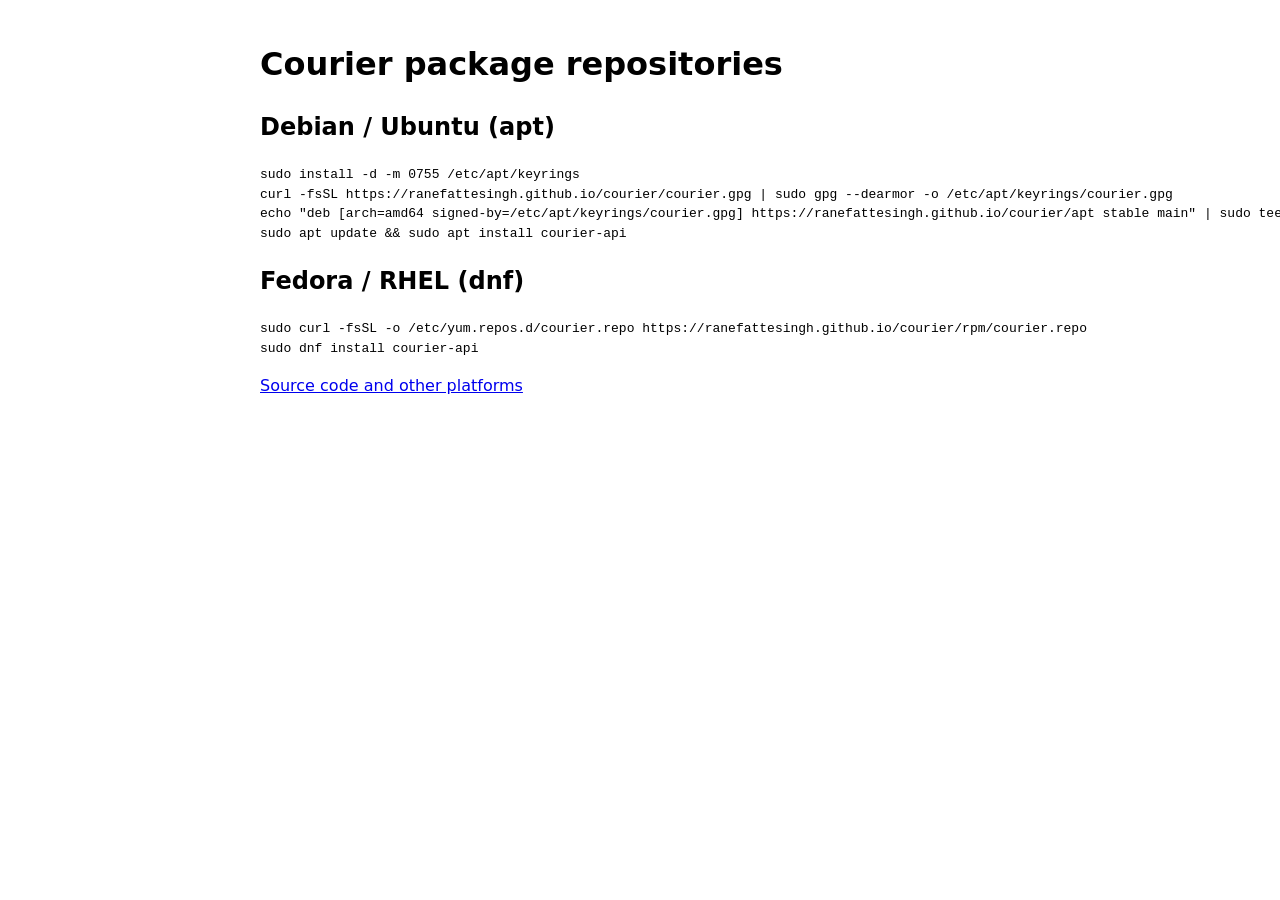
==== index.html @ ba603cb2 "Publish v1.0.0" ====
<!doctype html><meta charset="utf-8"><title>Courier package repositories</title>
<body style="font-family:system-ui;max-width:760px;margin:40px auto;padding:0 16px;line-height:1.5">
<h1>Courier package repositories</h1>
<h2>Debian / Ubuntu (apt)</h2>
<pre>sudo install -d -m 0755 /etc/apt/keyrings
curl -fsSL https://ranefattesingh.github.io/courier/courier.gpg | sudo gpg --dearmor -o /etc/apt/keyrings/courier.gpg
echo "deb [arch=amd64 signed-by=/etc/apt/keyrings/courier.gpg] https://ranefattesingh.github.io/courier/apt stable main" | sudo tee /etc/apt/sources.list.d/courier.list
sudo apt update &amp;&amp; sudo apt install courier-api</pre>
<h2>Fedora / RHEL (dnf)</h2>
<pre>sudo curl -fsSL -o /etc/yum.repos.d/courier.repo https://ranefattesingh.github.io/courier/rpm/courier.repo
sudo dnf install courier-api</pre>
<p><a href="https://github.com/ranefattesingh/courier">Source code and other platforms</a></p>
</body>
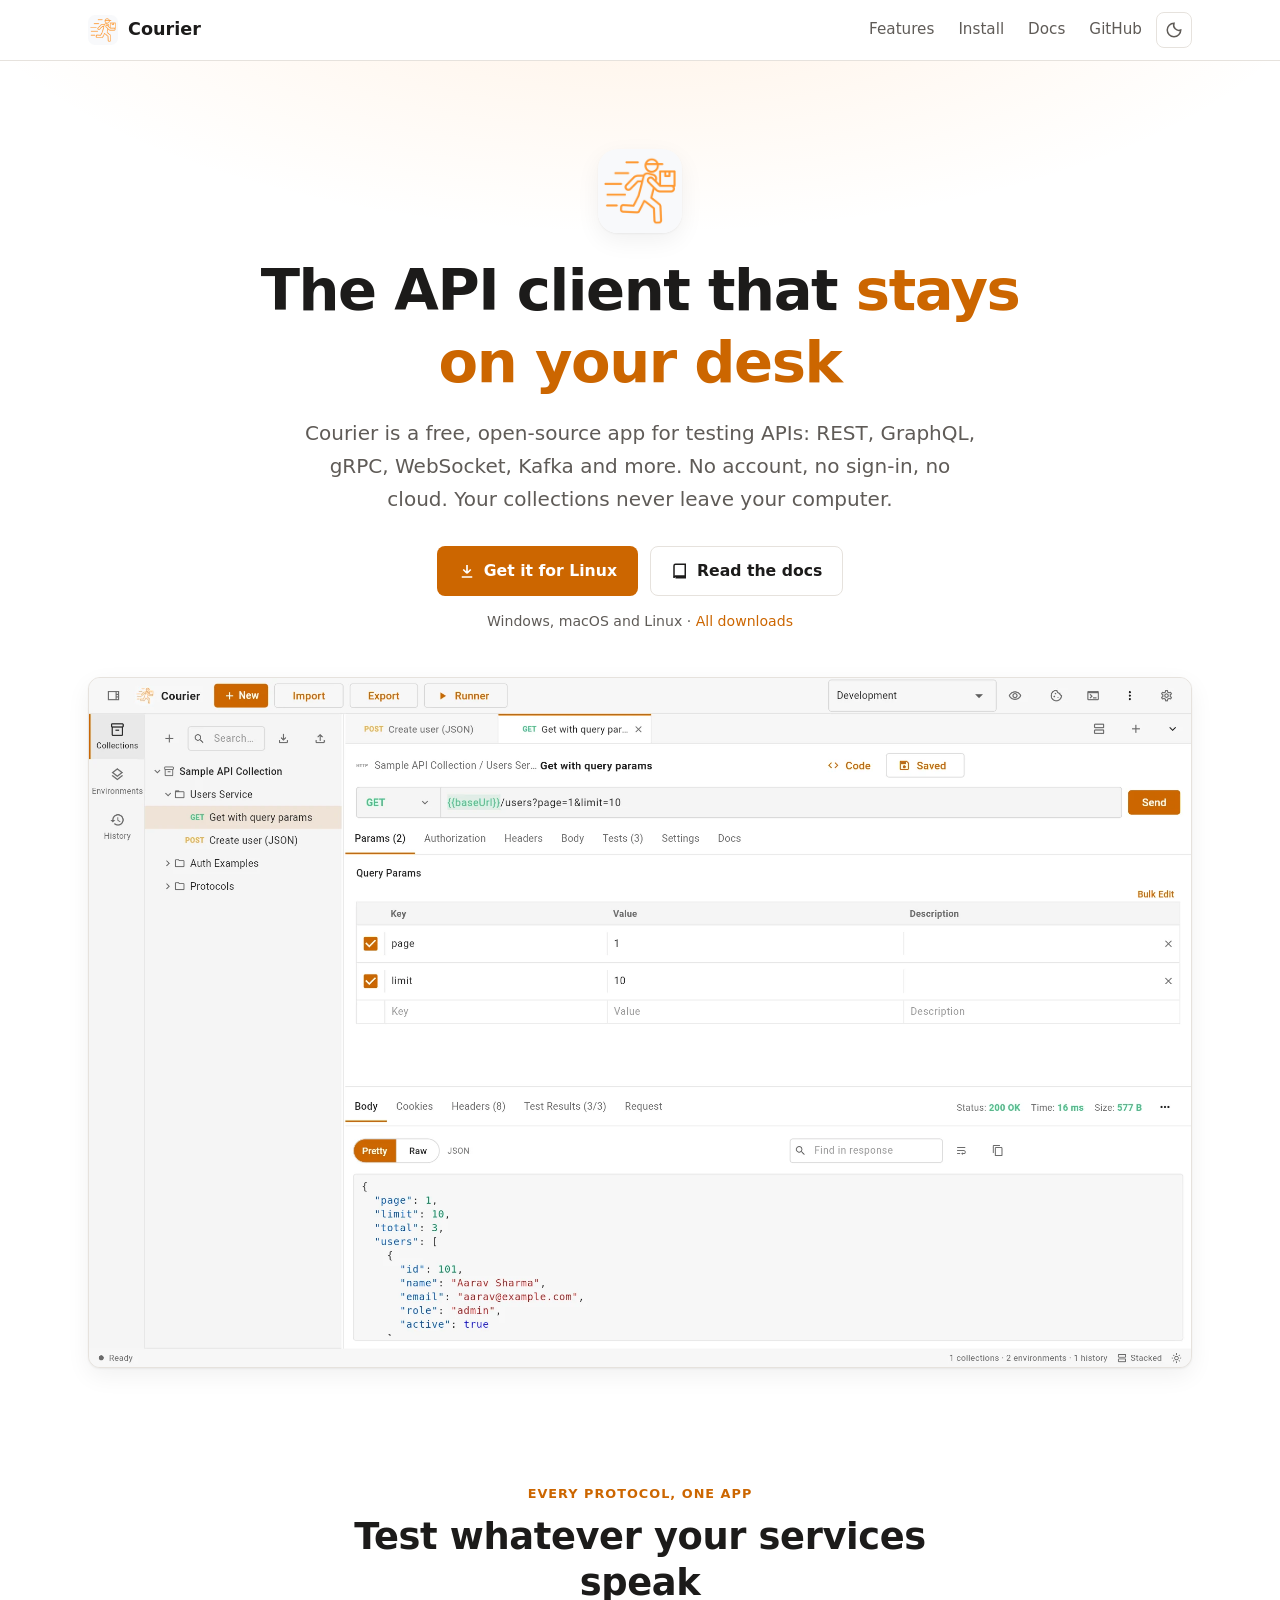
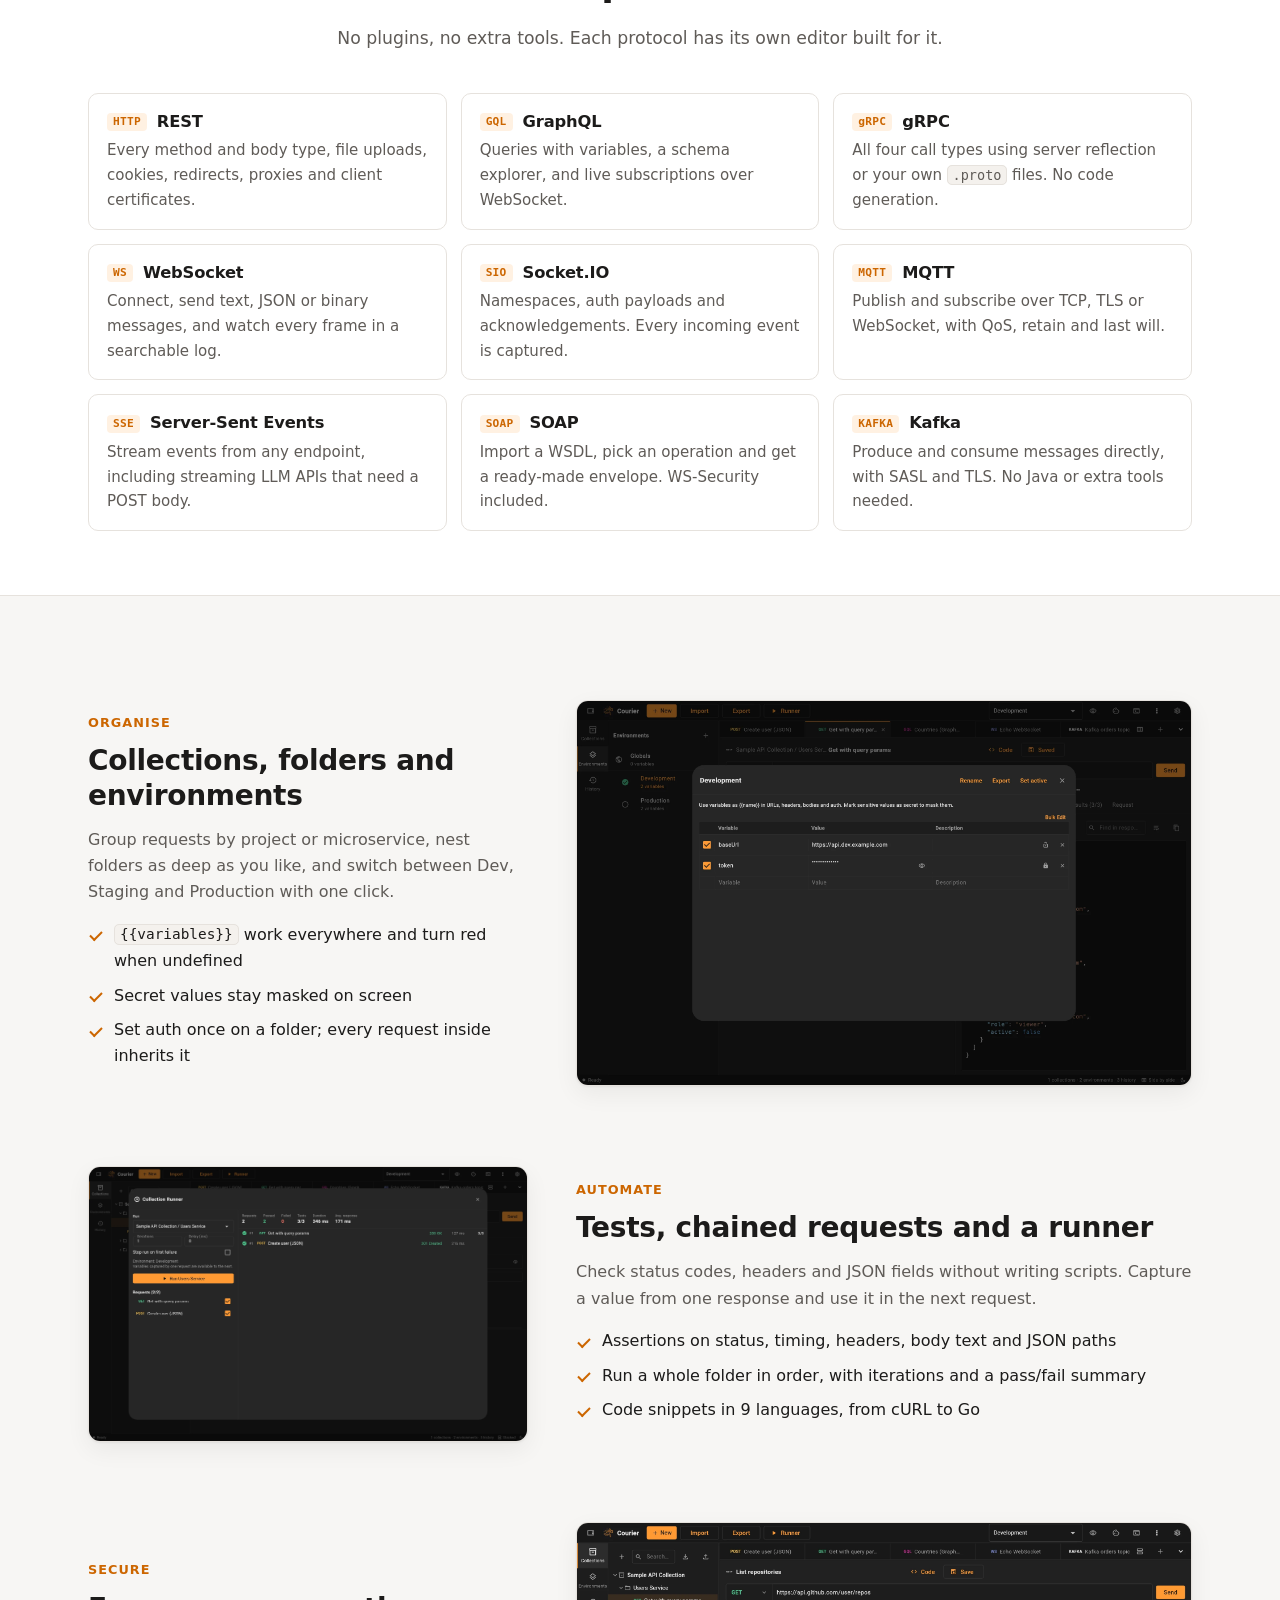
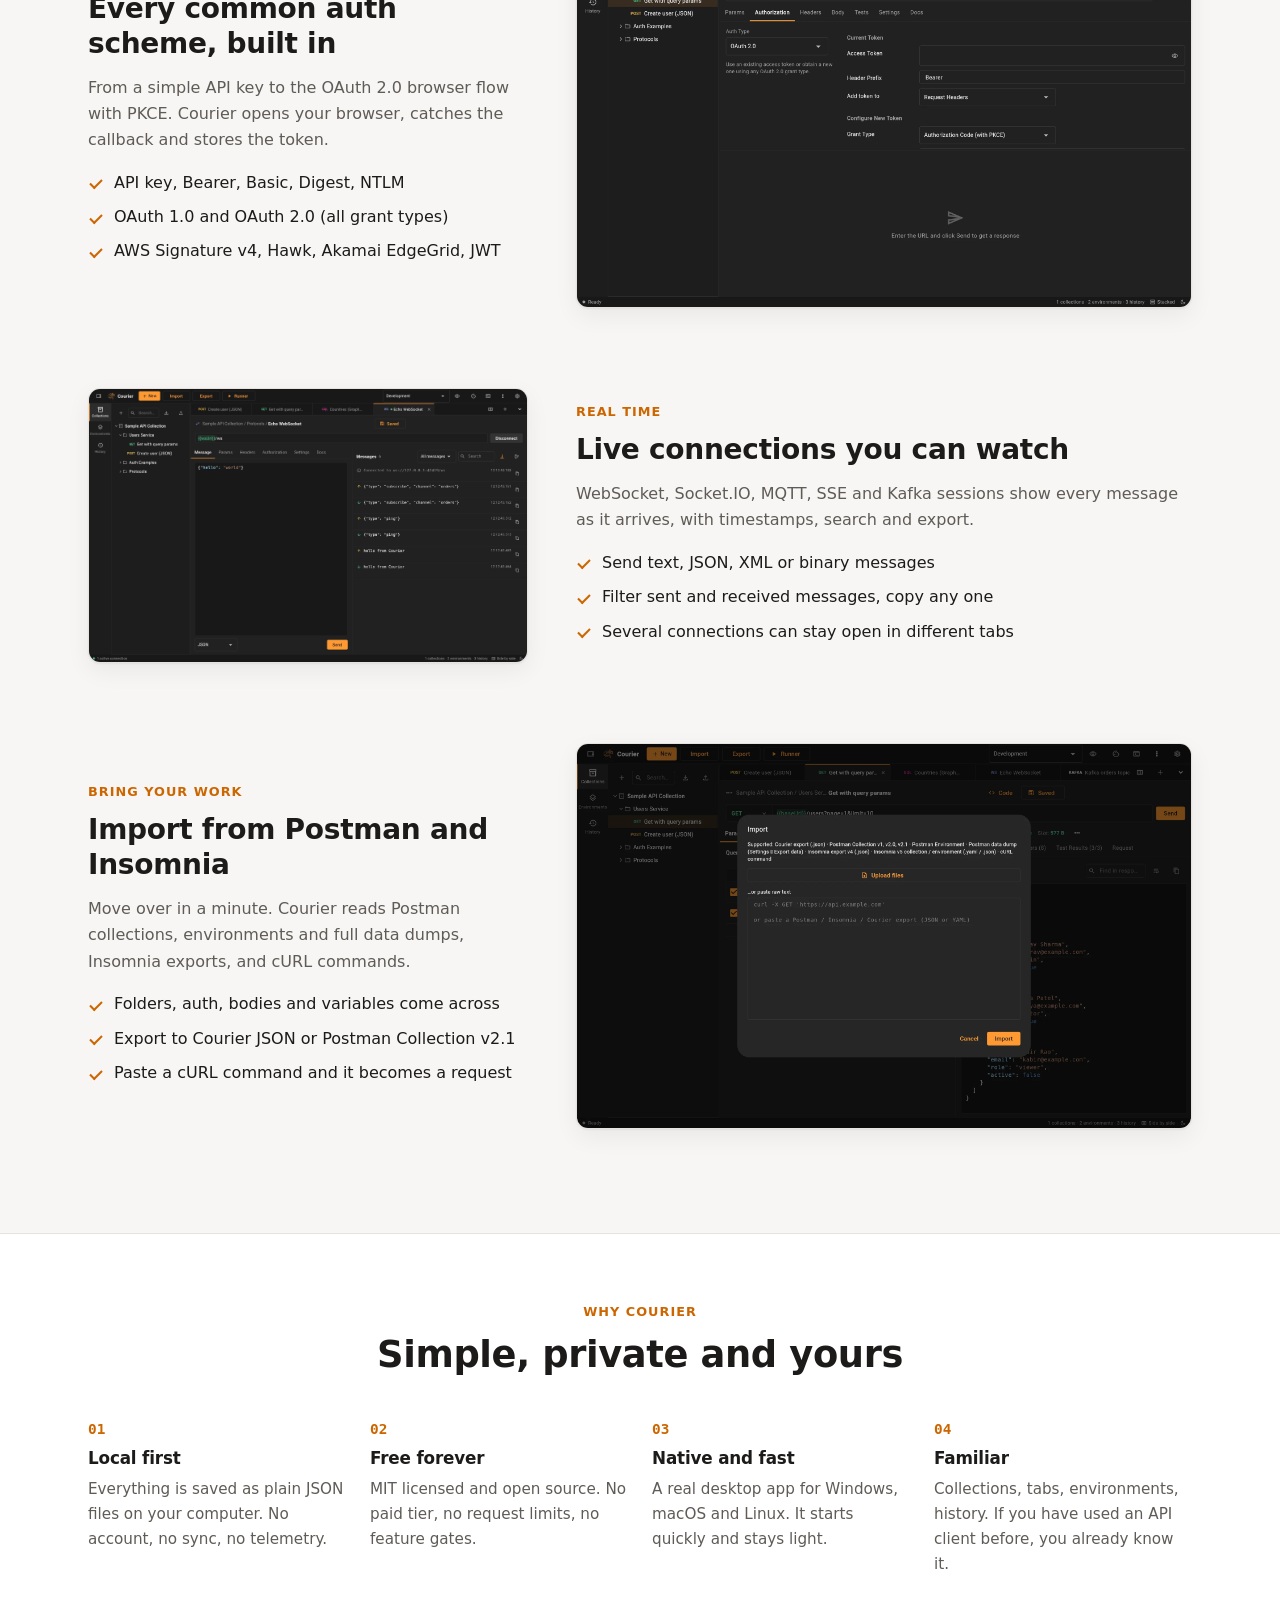
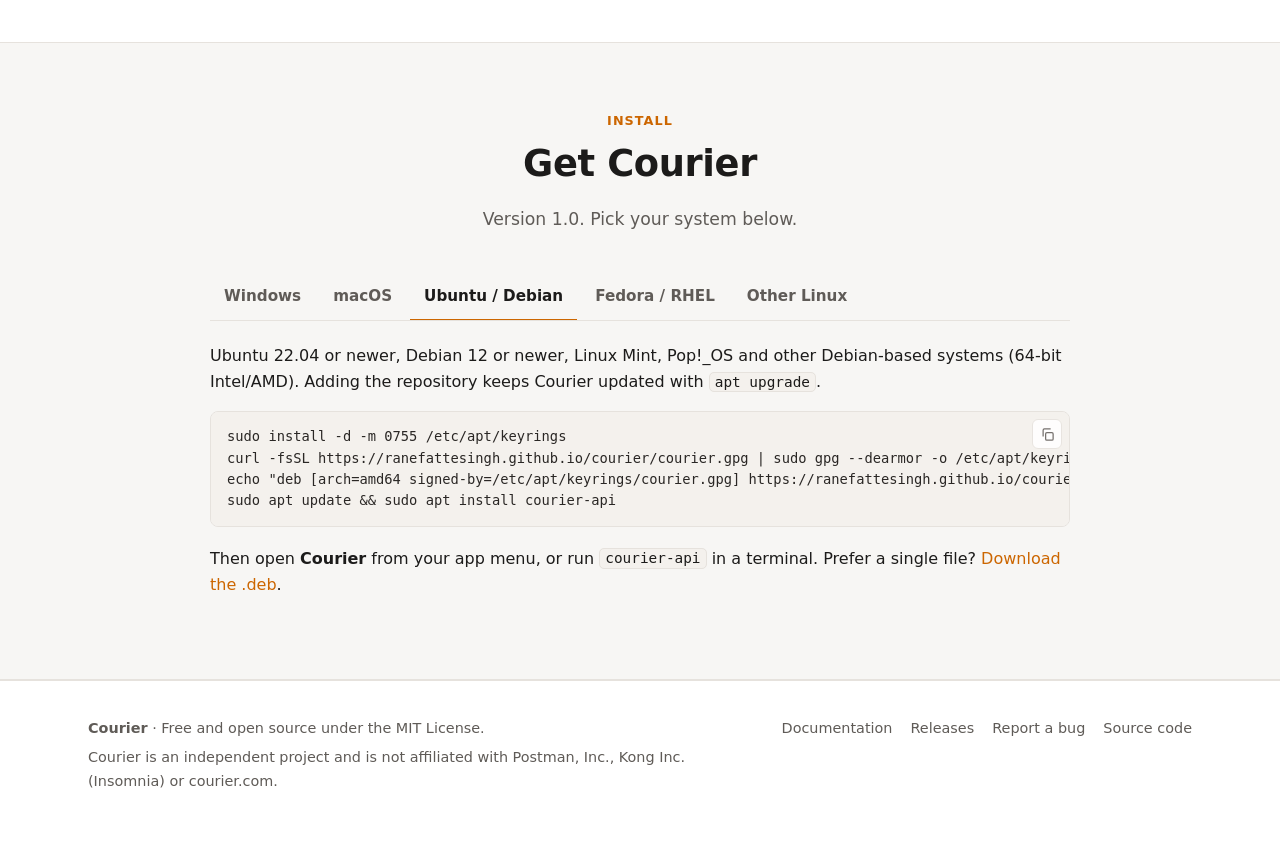
==== commit 42037f02: "Update website from 7d7586b" ====
--- a/index.html
+++ b/index.html
@@ -1,13 +1,261 @@
-<!doctype html><meta charset="utf-8"><title>Courier package repositories</title>
-<body style="font-family:system-ui;max-width:760px;margin:40px auto;padding:0 16px;line-height:1.5">
-<h1>Courier package repositories</h1>
-<h2>Debian / Ubuntu (apt)</h2>
-<pre>sudo install -d -m 0755 /etc/apt/keyrings
+<!doctype html>
+<html lang="en">
+<head>
+  <meta charset="utf-8">
+  <meta name="viewport" content="width=device-width, initial-scale=1">
+  <title>Courier — free, open-source API client</title>
+  <meta name="description" content="Courier is a free, open-source desktop API client for Windows, macOS and Linux. Test REST, GraphQL, gRPC, WebSocket, Socket.IO, MQTT, SSE, SOAP and Kafka. No account, no cloud sync.">
+  <meta name="theme-color" content="#141414" media="(prefers-color-scheme: dark)">
+  <meta name="theme-color" content="#ffffff" media="(prefers-color-scheme: light)">
+  <meta property="og:type" content="website">
+  <meta property="og:title" content="Courier — free, open-source API client">
+  <meta property="og:description" content="Test REST, GraphQL, gRPC, WebSocket, Kafka and more. Free, open source, no account, no cloud.">
+  <meta property="og:image" content="https://ranefattesingh.github.io/courier/assets/og.png">
+  <meta property="og:url" content="https://ranefattesingh.github.io/courier/">
+  <meta name="twitter:card" content="summary_large_image">
+  <link rel="icon" type="image/png" href="assets/favicon.png">
+  <link rel="apple-touch-icon" href="assets/apple-touch-icon.png">
+  <link rel="stylesheet" href="assets/style.css">
+  <script>try{var t=localStorage.getItem("courier-theme");if(t)document.documentElement.setAttribute("data-theme",t)}catch(e){}</script>
+  <script src="assets/site.js" defer></script>
+</head>
+<body>
+
+<header class="site-header">
+  <div class="wrap">
+    <a class="brand" href="./">
+      <img class="only-light" src="assets/icon-light.png" alt="" width="30" height="30">
+      <img class="only-dark" src="assets/icon-dark.png" alt="" width="30" height="30">
+      Courier
+    </a>
+    <nav class="nav" aria-label="Main">
+      <a class="hide-sm" href="#features">Features</a>
+      <a class="hide-sm" href="#install">Install</a>
+      <a href="docs/">Docs</a>
+      <a href="https://github.com/ranefattesingh/courier">GitHub</a>
+      <button class="icon-btn" id="theme-toggle" type="button" aria-label="Switch between light and dark theme" title="Switch theme">
+        <svg viewBox="0 0 24 24" fill="none" stroke="currentColor" stroke-width="2" aria-hidden="true"><path d="M12 3a9 9 0 1 0 9 9 7 7 0 0 1-9-9z"/></svg>
+      </button>
+    </nav>
+  </div>
+</header>
+
+<main>
+  <section class="hero">
+    <div class="wrap">
+      <img class="logo only-light" src="assets/icon-light.png" alt="Courier logo" width="84" height="84">
+      <img class="logo only-dark" src="assets/icon-dark.png" alt="Courier logo" width="84" height="84">
+      <h1>The API client that <span class="hl">stays on your desk</span></h1>
+      <p class="lead">Courier is a free, open-source app for testing APIs: REST, GraphQL, gRPC, WebSocket, Kafka and more. No account, no sign-in, no cloud. Your collections never leave your computer.</p>
+      <div class="cta">
+        <a class="btn btn-primary" id="download-main" href="#install">
+          <svg viewBox="0 0 24 24" fill="none" stroke="currentColor" stroke-width="2.2" aria-hidden="true"><path d="M12 4v11m0 0l-5-5m5 5l5-5M5 20h14"/></svg>
+          <span id="download-label">Download Courier</span>
+        </a>
+        <a class="btn btn-ghost" href="docs/">
+          <svg viewBox="0 0 24 24" fill="none" stroke="currentColor" stroke-width="2" aria-hidden="true"><path d="M4 5a2 2 0 0 1 2-2h13v16H6a2 2 0 0 0-2 2V5z"/><path d="M4 21a2 2 0 0 1 2-2h13v2H6"/></svg>
+          Read the docs
+        </a>
+      </div>
+      <p class="cta-note" id="download-note">Windows, macOS and Linux · <a href="https://github.com/ranefattesingh/courier/releases/latest">All downloads</a></p>
+
+      <div class="shot">
+        <img class="only-light" src="img/http-light.webp" width="1440" height="900" alt="Courier in the light theme, showing a GET request with query parameters and its JSON response below it">
+        <img class="only-dark" src="img/http-dark.webp" width="1440" height="900" alt="Courier in the dark theme, showing a GET request with query parameters and its JSON response beside it">
+      </div>
+    </div>
+  </section>
+
+  <section class="band" id="features">
+    <div class="wrap">
+      <div class="section-head">
+        <span class="eyebrow">Every protocol, one app</span>
+        <h2>Test whatever your services speak</h2>
+        <p>No plugins, no extra tools. Each protocol has its own editor built for it.</p>
+      </div>
+      <div class="grid">
+        <div class="card"><h3><span class="tag">HTTP</span> REST</h3><p>Every method and body type, file uploads, cookies, redirects, proxies and client certificates.</p></div>
+        <div class="card"><h3><span class="tag">GQL</span> GraphQL</h3><p>Queries with variables, a schema explorer, and live subscriptions over WebSocket.</p></div>
+        <div class="card"><h3><span class="tag">gRPC</span> gRPC</h3><p>All four call types using server reflection or your own <code>.proto</code> files. No code generation.</p></div>
+        <div class="card"><h3><span class="tag">WS</span> WebSocket</h3><p>Connect, send text, JSON or binary messages, and watch every frame in a searchable log.</p></div>
+        <div class="card"><h3><span class="tag">SIO</span> Socket.IO</h3><p>Namespaces, auth payloads and acknowledgements. Every incoming event is captured.</p></div>
+        <div class="card"><h3><span class="tag">MQTT</span> MQTT</h3><p>Publish and subscribe over TCP, TLS or WebSocket, with QoS, retain and last will.</p></div>
+        <div class="card"><h3><span class="tag">SSE</span> Server-Sent Events</h3><p>Stream events from any endpoint, including streaming LLM APIs that need a POST body.</p></div>
+        <div class="card"><h3><span class="tag">SOAP</span> SOAP</h3><p>Import a WSDL, pick an operation and get a ready-made envelope. WS-Security included.</p></div>
+        <div class="card"><h3><span class="tag">KAFKA</span> Kafka</h3><p>Produce and consume messages directly, with SASL and TLS. No Java or extra tools needed.</p></div>
+      </div>
+    </div>
+  </section>
+
+  <section class="band alt">
+    <div class="wrap">
+      <div class="feature">
+        <div>
+          <span class="eyebrow">Organise</span>
+          <h3>Collections, folders and environments</h3>
+          <p>Group requests by project or microservice, nest folders as deep as you like, and switch between Dev, Staging and Production with one click.</p>
+          <ul>
+            <li><code>{{variables}}</code> work everywhere and turn red when undefined</li>
+            <li>Secret values stay masked on screen</li>
+            <li>Set auth once on a folder; every request inside inherits it</li>
+          </ul>
+        </div>
+        <div class="shot"><img src="img/environments.webp" width="1440" height="900" loading="lazy" alt="The environment editor for a Development environment with a base URL and a masked token"></div>
+      </div>
+
+      <div class="feature flip">
+        <div>
+          <span class="eyebrow">Automate</span>
+          <h3>Tests, chained requests and a runner</h3>
+          <p>Check status codes, headers and JSON fields without writing scripts. Capture a value from one response and use it in the next request.</p>
+          <ul>
+            <li>Assertions on status, timing, headers, body text and JSON paths</li>
+            <li>Run a whole folder in order, with iterations and a pass/fail summary</li>
+            <li>Code snippets in 9 languages, from cURL to Go</li>
+          </ul>
+        </div>
+        <div class="shot"><img src="img/runner.webp" width="1440" height="900" loading="lazy" alt="The Collection Runner after running two requests, both passing with 3 of 3 tests"></div>
+      </div>
+
+      <div class="feature">
+        <div>
+          <span class="eyebrow">Secure</span>
+          <h3>Every common auth scheme, built in</h3>
+          <p>From a simple API key to the OAuth 2.0 browser flow with PKCE. Courier opens your browser, catches the callback and stores the token.</p>
+          <ul>
+            <li>API key, Bearer, Basic, Digest, NTLM</li>
+            <li>OAuth 1.0 and OAuth 2.0 (all grant types)</li>
+            <li>AWS Signature v4, Hawk, Akamai EdgeGrid, JWT</li>
+          </ul>
+        </div>
+        <div class="shot"><img src="img/auth.webp" width="1440" height="900" loading="lazy" alt="The Authorization tab configured for OAuth 2.0 with the Authorization Code with PKCE grant"></div>
+      </div>
+
+      <div class="feature flip">
+        <div>
+          <span class="eyebrow">Real time</span>
+          <h3>Live connections you can watch</h3>
+          <p>WebSocket, Socket.IO, MQTT, SSE and Kafka sessions show every message as it arrives, with timestamps, search and export.</p>
+          <ul>
+            <li>Send text, JSON, XML or binary messages</li>
+            <li>Filter sent and received messages, copy any one</li>
+            <li>Several connections can stay open in different tabs</li>
+          </ul>
+        </div>
+        <div class="shot"><img src="img/websocket.webp" width="1440" height="900" loading="lazy" alt="A WebSocket connection with sent and received messages in the message log"></div>
+      </div>
+
+      <div class="feature">
+        <div>
+          <span class="eyebrow">Bring your work</span>
+          <h3>Import from Postman and Insomnia</h3>
+          <p>Move over in a minute. Courier reads Postman collections, environments and full data dumps, Insomnia exports, and cURL commands.</p>
+          <ul>
+            <li>Folders, auth, bodies and variables come across</li>
+            <li>Export to Courier JSON or Postman Collection v2.1</li>
+            <li>Paste a cURL command and it becomes a request</li>
+          </ul>
+        </div>
+        <div class="shot"><img src="img/import.webp" width="1440" height="900" loading="lazy" alt="The Import dialog with options to upload a file or paste text"></div>
+      </div>
+    </div>
+  </section>
+
+  <section class="band">
+    <div class="wrap">
+      <div class="section-head">
+        <span class="eyebrow">Why Courier</span>
+        <h2>Simple, private and yours</h2>
+      </div>
+      <div class="principles">
+        <div><span class="num">01</span><h3>Local first</h3><p>Everything is saved as plain JSON files on your computer. No account, no sync, no telemetry.</p></div>
+        <div><span class="num">02</span><h3>Free forever</h3><p>MIT licensed and open source. No paid tier, no request limits, no feature gates.</p></div>
+        <div><span class="num">03</span><h3>Native and fast</h3><p>A real desktop app for Windows, macOS and Linux. It starts quickly and stays light.</p></div>
+        <div><span class="num">04</span><h3>Familiar</h3><p>Collections, tabs, environments, history. If you have used an API client before, you already know it.</p></div>
+      </div>
+    </div>
+  </section>
+
+  <section class="band alt" id="install">
+    <div class="wrap">
+      <div class="section-head">
+        <span class="eyebrow">Install</span>
+        <h2>Get Courier</h2>
+        <p>Version <span data-version>1.0</span>. Pick your system below.</p>
+      </div>
+
+      <div class="tabs" data-tabs>
+        <div class="tablist" role="tablist" aria-label="Operating system">
+          <button role="tab" id="btn-windows" aria-controls="tab-windows" aria-selected="true">Windows</button>
+          <button role="tab" id="btn-macos" aria-controls="tab-macos" aria-selected="false" tabindex="-1">macOS</button>
+          <button role="tab" id="btn-debian" aria-controls="tab-debian" aria-selected="false" tabindex="-1">Ubuntu / Debian</button>
+          <button role="tab" id="btn-fedora" aria-controls="tab-fedora" aria-selected="false" tabindex="-1">Fedora / RHEL</button>
+          <button role="tab" id="btn-other" aria-controls="tab-other" aria-selected="false" tabindex="-1">Other Linux</button>
+        </div>
+
+        <div class="tabpanel" role="tabpanel" id="tab-windows" aria-labelledby="btn-windows">
+          <p>Windows 10 or 11, 64-bit. No admin rights needed.</p>
+          <p>
+            <a class="btn btn-primary" data-asset="windows" href="https://github.com/ranefattesingh/courier/releases/latest">
+              <svg viewBox="0 0 24 24" fill="none" stroke="currentColor" stroke-width="2.2" aria-hidden="true"><path d="M12 4v11m0 0l-5-5m5 5l5-5M5 20h14"/></svg>
+              Download installer (.exe)
+            </a>
+          </p>
+          <div class="note warn"><strong>Seeing “Windows protected your PC”?</strong> The installer isn’t code-signed yet. Click <b>More info</b>, then <b>Run anyway</b>.</div>
+          <p>Prefer no installer? Get the <a data-asset="windows-zip" href="https://github.com/ranefattesingh/courier/releases/latest">portable .zip</a>, extract it anywhere and run <code>courier.exe</code>.</p>
+        </div>
+
+        <div class="tabpanel" role="tabpanel" id="tab-macos" aria-labelledby="btn-macos" hidden>
+          <p>macOS 12 Monterey or newer. One app for both Apple Silicon and Intel Macs.</p>
+          <h4>With Homebrew</h4>
+<pre data-copy>brew install --cask ranefattesingh/tap/courier</pre>
+          <h4>Or download</h4>
+          <p><a class="btn btn-ghost" data-asset="macos" href="https://github.com/ranefattesingh/courier/releases/latest">Download for macOS (.zip)</a></p>
+          <p>Unzip it and drag <b>Courier</b> into your Applications folder.</p>
+          <div class="note warn"><strong>First launch</strong> The app isn’t notarized by Apple yet, so macOS blocks it the first time. Open <b>System Settings → Privacy &amp; Security</b>, scroll down and click <b>Open Anyway</b>. You only do this once.</div>
+        </div>
+
+        <div class="tabpanel" role="tabpanel" id="tab-debian" aria-labelledby="btn-debian" hidden>
+          <p>Ubuntu 22.04 or newer, Debian 12 or newer, Linux Mint, Pop!_OS and other Debian-based systems (64-bit Intel/AMD). Adding the repository keeps Courier updated with <code>apt upgrade</code>.</p>
+<pre data-copy>sudo install -d -m 0755 /etc/apt/keyrings
 curl -fsSL https://ranefattesingh.github.io/courier/courier.gpg | sudo gpg --dearmor -o /etc/apt/keyrings/courier.gpg
 echo "deb [arch=amd64 signed-by=/etc/apt/keyrings/courier.gpg] https://ranefattesingh.github.io/courier/apt stable main" | sudo tee /etc/apt/sources.list.d/courier.list
 sudo apt update &amp;&amp; sudo apt install courier-api</pre>
-<h2>Fedora / RHEL (dnf)</h2>
-<pre>sudo curl -fsSL -o /etc/yum.repos.d/courier.repo https://ranefattesingh.github.io/courier/rpm/courier.repo
+          <p>Then open <b>Courier</b> from your app menu, or run <code>courier-api</code> in a terminal. Prefer a single file? <a data-asset="deb" href="https://github.com/ranefattesingh/courier/releases/latest">Download the .deb</a>.</p>
+        </div>
+
+        <div class="tabpanel" role="tabpanel" id="tab-fedora" aria-labelledby="btn-fedora" hidden>
+          <p>Fedora 36 or newer, RHEL, Rocky and AlmaLinux 9 (64-bit Intel/AMD). Updates arrive with <code>dnf upgrade</code>.</p>
+<pre data-copy>sudo curl -fsSL -o /etc/yum.repos.d/courier.repo https://ranefattesingh.github.io/courier/rpm/courier.repo
 sudo dnf install courier-api</pre>
-<p><a href="https://github.com/ranefattesingh/courier">Source code and other platforms</a></p>
+          <p>The first time, dnf asks you to trust the Courier signing key: answer <b>y</b>. Prefer a single file? <a data-asset="rpm" href="https://github.com/ranefattesingh/courier/releases/latest">Download the .rpm</a>.</p>
+        </div>
+
+        <div class="tabpanel" role="tabpanel" id="tab-other" aria-labelledby="btn-other" hidden>
+          <p>For other 64-bit Linux distributions, use the portable archive. It needs GTK 3 installed.</p>
+<pre data-copy>mkdir -p ~/.local/opt/courier
+curl -fsSL https://github.com/ranefattesingh/courier/releases/latest/download/courier-linux-x64.tar.gz | tar -xz -C ~/.local/opt/courier
+~/.local/opt/courier/courier</pre>
+        </div>
+      </div>
+    </div>
+  </section>
+</main>
+
+<footer class="site-footer">
+  <div class="wrap">
+    <div>
+      <p><b>Courier</b> · Free and open source under the MIT License.</p>
+      <p>Courier is an independent project and is not affiliated with Postman, Inc., Kong Inc. (Insomnia) or courier.com.</p>
+    </div>
+    <nav aria-label="Footer">
+      <a href="docs/">Documentation</a>
+      <a href="https://github.com/ranefattesingh/courier/releases">Releases</a>
+      <a href="https://github.com/ranefattesingh/courier/issues">Report a bug</a>
+      <a href="https://github.com/ranefattesingh/courier">Source code</a>
+    </nav>
+  </div>
+</footer>
+
 </body>
+</html>
--- a/assets/style.css
+++ b/assets/style.css
@@ -0,0 +1,889 @@
+/* Courier website — shared styles for the landing page and the docs. No build step. */
+
+:root {
+  --accent: #cc6600;
+  --accent-strong: #b35900;
+  --accent-soft: rgba(255, 153, 51, 0.14);
+  --on-accent: #ffffff;
+  --bg: #ffffff;
+  --bg-soft: #f7f6f4;
+  --bg-elev: #ffffff;
+  --text: #1c1b1a;
+  --text-muted: #5f5b57;
+  --border: #e6e2dd;
+  --code-bg: #f4f1ed;
+  --code-text: #2a2725;
+  --shadow: 0 1px 2px rgba(0, 0, 0, 0.05), 0 8px 24px rgba(0, 0, 0, 0.06);
+  --ok: #1f9d6b;
+  --warn: #b7791f;
+  --radius: 10px;
+  --font: system-ui, -apple-system, "Segoe UI", Roboto, Ubuntu, Cantarell, "Noto Sans", sans-serif;
+  --mono: ui-monospace, "SF Mono", "Cascadia Code", Consolas, "DejaVu Sans Mono", "Liberation Mono", monospace;
+  color-scheme: light;
+}
+
+@media (prefers-color-scheme: dark) {
+  :root:not([data-theme="light"]) {
+    --accent: #ff9933;
+    --accent-strong: #ffad5c;
+    --accent-soft: rgba(255, 153, 51, 0.12);
+    --on-accent: #1a1a1a;
+    --bg: #141414;
+    --bg-soft: #1b1b1b;
+    --bg-elev: #1f1f1f;
+    --text: #ececec;
+    --text-muted: #a3a3a3;
+    --border: #2c2c2c;
+    --code-bg: #1d1d1d;
+    --code-text: #e6e6e6;
+    --shadow: 0 1px 2px rgba(0, 0, 0, 0.4), 0 12px 32px rgba(0, 0, 0, 0.35);
+    --ok: #4cc38a;
+    --warn: #e6b44c;
+    color-scheme: dark;
+  }
+}
+
+:root[data-theme="dark"] {
+  --accent: #ff9933;
+  --accent-strong: #ffad5c;
+  --accent-soft: rgba(255, 153, 51, 0.12);
+  --on-accent: #1a1a1a;
+  --bg: #141414;
+  --bg-soft: #1b1b1b;
+  --bg-elev: #1f1f1f;
+  --text: #ececec;
+  --text-muted: #a3a3a3;
+  --border: #2c2c2c;
+  --code-bg: #1d1d1d;
+  --code-text: #e6e6e6;
+  --shadow: 0 1px 2px rgba(0, 0, 0, 0.4), 0 12px 32px rgba(0, 0, 0, 0.35);
+  --ok: #4cc38a;
+  --warn: #e6b44c;
+  color-scheme: dark;
+}
+
+*,
+*::before,
+*::after {
+  box-sizing: border-box;
+}
+
+html {
+  scroll-behavior: smooth;
+  scroll-padding-top: 80px;
+  -webkit-text-size-adjust: 100%;
+}
+
+@media (prefers-reduced-motion: reduce) {
+  html {
+    scroll-behavior: auto;
+  }
+  *,
+  *::before,
+  *::after {
+    transition: none !important;
+    animation: none !important;
+  }
+}
+
+body {
+  margin: 0;
+  background: var(--bg);
+  color: var(--text);
+  font: 16px/1.65 var(--font);
+  -webkit-font-smoothing: antialiased;
+}
+
+img {
+  max-width: 100%;
+  height: auto;
+  display: block;
+}
+
+a {
+  color: var(--accent);
+  text-decoration: none;
+}
+a:hover {
+  text-decoration: underline;
+  text-underline-offset: 3px;
+}
+
+h1,
+h2,
+h3,
+h4 {
+  line-height: 1.25;
+  letter-spacing: -0.01em;
+  margin: 0 0 0.5em;
+}
+
+p {
+  margin: 0 0 1em;
+}
+
+code,
+kbd,
+pre {
+  font-family: var(--mono);
+  font-size: 0.9em;
+}
+
+:not(pre) > code {
+  background: var(--code-bg);
+  border: 1px solid var(--border);
+  border-radius: 5px;
+  padding: 0.1em 0.35em;
+  overflow-wrap: anywhere;
+}
+
+kbd {
+  display: inline-block;
+  min-width: 1.6em;
+  padding: 0.05em 0.45em;
+  border: 1px solid var(--border);
+  border-bottom-width: 2px;
+  border-radius: 5px;
+  background: var(--bg-elev);
+  font-size: 0.82em;
+  text-align: center;
+  white-space: nowrap;
+}
+
+.wrap {
+  width: 100%;
+  max-width: 1160px;
+  margin: 0 auto;
+  padding: 0 16px;
+}
+
+@media (min-width: 720px) {
+  .wrap {
+    padding: 0 28px;
+  }
+}
+
+/* ------------------------------------------------------------------ header */
+
+.site-header {
+  position: sticky;
+  top: 0;
+  z-index: 20;
+  background: color-mix(in srgb, var(--bg) 88%, transparent);
+  backdrop-filter: saturate(160%) blur(10px);
+  -webkit-backdrop-filter: saturate(160%) blur(10px);
+  border-bottom: 1px solid var(--border);
+}
+
+.site-header .wrap {
+  display: flex;
+  align-items: center;
+  gap: 16px;
+  height: 60px;
+}
+
+.brand {
+  display: flex;
+  align-items: center;
+  gap: 10px;
+  color: var(--text);
+  font-weight: 700;
+  font-size: 1.1rem;
+}
+.brand:hover {
+  text-decoration: none;
+}
+.brand img {
+  width: 30px;
+  height: 30px;
+  border-radius: 7px;
+}
+
+.nav {
+  display: flex;
+  align-items: center;
+  gap: 4px;
+  margin-left: auto;
+}
+.nav a {
+  color: var(--text-muted);
+  padding: 6px 10px;
+  border-radius: 6px;
+  font-size: 0.95rem;
+}
+.nav a:hover,
+.nav a[aria-current="page"] {
+  color: var(--text);
+  background: var(--bg-soft);
+  text-decoration: none;
+}
+.nav .hide-sm {
+  display: none;
+}
+@media (min-width: 640px) {
+  .nav .hide-sm {
+    display: inline-block;
+  }
+}
+
+.icon-btn {
+  display: inline-flex;
+  align-items: center;
+  justify-content: center;
+  width: 36px;
+  height: 36px;
+  border: 1px solid var(--border);
+  border-radius: 8px;
+  background: transparent;
+  color: var(--text-muted);
+  cursor: pointer;
+}
+.icon-btn:hover {
+  color: var(--text);
+  background: var(--bg-soft);
+}
+.icon-btn svg {
+  width: 18px;
+  height: 18px;
+}
+
+/* ------------------------------------------------------------------ buttons */
+
+.btn {
+  display: inline-flex;
+  align-items: center;
+  gap: 8px;
+  padding: 11px 20px;
+  border-radius: 8px;
+  font-weight: 600;
+  font-size: 0.98rem;
+  border: 1px solid transparent;
+  cursor: pointer;
+  transition: background 0.15s, border-color 0.15s, transform 0.15s;
+}
+.btn:hover {
+  text-decoration: none;
+}
+.btn:active {
+  transform: translateY(1px);
+}
+.btn svg {
+  width: 18px;
+  height: 18px;
+  flex: none;
+}
+.btn-primary {
+  background: var(--accent);
+  color: var(--on-accent);
+}
+.btn-primary:hover {
+  background: var(--accent-strong);
+}
+.btn-ghost {
+  border-color: var(--border);
+  color: var(--text);
+  background: var(--bg-elev);
+}
+.btn-ghost:hover {
+  border-color: var(--text-muted);
+}
+
+/* ------------------------------------------------------------------ landing */
+
+.hero {
+  padding: 56px 0 32px;
+  text-align: center;
+  background: radial-gradient(1000px 420px at 50% -120px, var(--accent-soft), transparent 70%);
+}
+@media (min-width: 720px) {
+  .hero {
+    padding: 88px 0 48px;
+  }
+}
+.hero .logo {
+  width: 84px;
+  height: 84px;
+  margin: 0 auto 22px;
+  border-radius: 20px;
+  box-shadow: var(--shadow);
+}
+.hero h1 {
+  font-size: clamp(2.1rem, 5.4vw, 3.6rem);
+  font-weight: 800;
+  letter-spacing: -0.025em;
+  max-width: 820px;
+  margin: 0 auto 18px;
+}
+.hero h1 .hl {
+  color: var(--accent);
+}
+.hero .lead {
+  font-size: clamp(1.05rem, 2vw, 1.25rem);
+  color: var(--text-muted);
+  max-width: 680px;
+  margin: 0 auto 30px;
+}
+.cta {
+  display: flex;
+  flex-wrap: wrap;
+  gap: 12px;
+  justify-content: center;
+}
+.cta-note {
+  margin-top: 14px;
+  font-size: 0.88rem;
+  color: var(--text-muted);
+}
+
+.shot {
+  margin: 44px auto 0;
+  border-radius: 12px;
+  overflow: hidden;
+  border: 1px solid var(--border);
+  box-shadow: var(--shadow);
+  background: var(--bg-soft);
+}
+.shot img {
+  width: 100%;
+}
+/* Show the screenshot that matches the page theme. */
+.only-dark {
+  display: none !important;
+}
+@media (prefers-color-scheme: dark) {
+  :root:not([data-theme="light"]) .only-dark {
+    display: block !important;
+  }
+  :root:not([data-theme="light"]) .only-light {
+    display: none !important;
+  }
+}
+:root[data-theme="dark"] .only-dark {
+  display: block !important;
+}
+:root[data-theme="dark"] .only-light {
+  display: none !important;
+}
+
+section.band {
+  padding: 64px 0;
+}
+section.band.alt {
+  background: var(--bg-soft);
+  border-top: 1px solid var(--border);
+  border-bottom: 1px solid var(--border);
+}
+.section-head {
+  text-align: center;
+  max-width: 680px;
+  margin: 0 auto 40px;
+}
+.section-head h2 {
+  font-size: clamp(1.6rem, 3.4vw, 2.3rem);
+  font-weight: 800;
+}
+.section-head p {
+  color: var(--text-muted);
+  font-size: 1.08rem;
+  margin: 0;
+}
+.eyebrow {
+  display: inline-block;
+  font-size: 0.8rem;
+  font-weight: 700;
+  letter-spacing: 0.08em;
+  text-transform: uppercase;
+  color: var(--accent);
+  margin-bottom: 10px;
+}
+
+.grid {
+  display: grid;
+  gap: 14px;
+  grid-template-columns: repeat(auto-fill, minmax(min(100%, 300px), 1fr));
+}
+.card {
+  background: var(--bg-elev);
+  border: 1px solid var(--border);
+  border-radius: var(--radius);
+  padding: 18px 18px 16px;
+}
+.card h3 {
+  font-size: 1.02rem;
+  display: flex;
+  align-items: center;
+  gap: 10px;
+  margin-bottom: 6px;
+}
+.card p {
+  color: var(--text-muted);
+  font-size: 0.94rem;
+  margin: 0;
+}
+.tag {
+  font-family: var(--mono);
+  font-size: 0.7rem;
+  font-weight: 700;
+  padding: 2px 6px;
+  border-radius: 4px;
+  background: var(--accent-soft);
+  color: var(--accent);
+  letter-spacing: 0.02em;
+}
+
+.feature {
+  display: grid;
+  gap: 28px;
+  align-items: center;
+  padding: 32px 0;
+}
+@media (min-width: 900px) {
+  .feature {
+    grid-template-columns: 5fr 7fr;
+    gap: 48px;
+    padding: 40px 0;
+  }
+  .feature.flip > :first-child {
+    order: 2;
+  }
+}
+.feature h3 {
+  font-size: clamp(1.35rem, 2.6vw, 1.75rem);
+  font-weight: 800;
+}
+.feature p {
+  color: var(--text-muted);
+}
+.feature ul {
+  padding: 0;
+  margin: 0;
+  list-style: none;
+}
+.feature li {
+  position: relative;
+  padding-left: 26px;
+  margin: 8px 0;
+}
+.feature li::before {
+  content: "";
+  position: absolute;
+  left: 2px;
+  top: 0.6em;
+  width: 12px;
+  height: 7px;
+  border-left: 2px solid var(--accent);
+  border-bottom: 2px solid var(--accent);
+  transform: rotate(-45deg);
+}
+.feature .shot {
+  margin: 0;
+}
+
+.principles {
+  display: grid;
+  gap: 24px;
+  grid-template-columns: repeat(auto-fit, minmax(min(100%, 220px), 1fr));
+}
+.principles h3 {
+  font-size: 1.05rem;
+}
+.principles p {
+  color: var(--text-muted);
+  font-size: 0.95rem;
+  margin: 0;
+}
+.principles .num {
+  font-family: var(--mono);
+  color: var(--accent);
+  font-weight: 700;
+  font-size: 0.9rem;
+  display: block;
+  margin-bottom: 6px;
+}
+
+/* ------------------------------------------------------------------ install tabs */
+
+.tabs {
+  max-width: 860px;
+  margin: 0 auto;
+}
+.tablist {
+  display: flex;
+  gap: 4px;
+  overflow-x: auto;
+  border-bottom: 1px solid var(--border);
+  scrollbar-width: none;
+}
+.tablist::-webkit-scrollbar {
+  display: none;
+}
+.tablist button {
+  flex: none;
+  border: 0;
+  background: none;
+  color: var(--text-muted);
+  font: inherit;
+  font-weight: 600;
+  font-size: 0.95rem;
+  padding: 10px 14px;
+  border-bottom: 2px solid transparent;
+  margin-bottom: -1px;
+  cursor: pointer;
+}
+.tablist button[aria-selected="true"] {
+  color: var(--text);
+  border-bottom-color: var(--accent);
+}
+.tabpanel {
+  padding: 22px 0 0;
+}
+.tabpanel[hidden] {
+  display: none;
+}
+.tabpanel h4 {
+  font-size: 1rem;
+  margin-top: 1.4em;
+}
+.tabpanel h4:first-child {
+  margin-top: 0;
+}
+
+/* ------------------------------------------------------------------ code blocks */
+
+.code {
+  position: relative;
+  margin: 0 0 1.2em;
+}
+.code pre {
+  margin: 0;
+  padding: 14px 16px;
+  padding-right: 48px;
+  background: var(--code-bg);
+  color: var(--code-text);
+  border: 1px solid var(--border);
+  border-radius: 8px;
+  overflow-x: auto;
+  line-height: 1.55;
+  font-size: 0.86rem;
+}
+.code .copy {
+  position: absolute;
+  top: 8px;
+  right: 8px;
+  width: 30px;
+  height: 30px;
+  border: 1px solid var(--border);
+  border-radius: 6px;
+  background: var(--bg-elev);
+  color: var(--text-muted);
+  cursor: pointer;
+  display: inline-flex;
+  align-items: center;
+  justify-content: center;
+  opacity: 0.85;
+}
+.code .copy:hover {
+  color: var(--text);
+  opacity: 1;
+}
+.code .copy svg {
+  width: 15px;
+  height: 15px;
+}
+.code .copy.done {
+  color: var(--ok);
+  border-color: var(--ok);
+}
+.code pre .c {
+  color: var(--text-muted);
+}
+
+/* ------------------------------------------------------------------ callouts, tables */
+
+.note {
+  border: 1px solid var(--border);
+  border-left: 3px solid var(--accent);
+  background: var(--bg-soft);
+  border-radius: 8px;
+  padding: 12px 16px;
+  margin: 0 0 1.2em;
+  font-size: 0.95rem;
+}
+.note p:last-child {
+  margin-bottom: 0;
+}
+.note.warn {
+  border-left-color: var(--warn);
+}
+.note strong:first-child {
+  display: block;
+  margin-bottom: 2px;
+}
+
+.table-wrap {
+  overflow-x: auto;
+  margin: 0 0 1.4em;
+  border: 1px solid var(--border);
+  border-radius: 8px;
+}
+table {
+  width: 100%;
+  border-collapse: collapse;
+  font-size: 0.93rem;
+}
+th,
+td {
+  text-align: left;
+  padding: 9px 12px;
+  border-bottom: 1px solid var(--border);
+  vertical-align: top;
+}
+th {
+  background: var(--bg-soft);
+  font-weight: 600;
+  white-space: nowrap;
+}
+tr:last-child td {
+  border-bottom: 0;
+}
+td code {
+  overflow-wrap: anywhere;
+}
+
+/* ------------------------------------------------------------------ footer */
+
+.site-footer {
+  border-top: 1px solid var(--border);
+  padding: 36px 0 44px;
+  color: var(--text-muted);
+  font-size: 0.9rem;
+}
+.site-footer .wrap {
+  display: grid;
+  gap: 18px;
+}
+@media (min-width: 760px) {
+  .site-footer .wrap {
+    grid-template-columns: 1fr auto;
+    align-items: start;
+  }
+}
+.site-footer nav {
+  display: flex;
+  flex-wrap: wrap;
+  gap: 18px;
+}
+.site-footer nav a {
+  color: var(--text-muted);
+}
+.site-footer nav a:hover {
+  color: var(--text);
+}
+.site-footer p {
+  margin: 0 0 6px;
+}
+
+/* ------------------------------------------------------------------ docs layout */
+
+.docs {
+  display: grid;
+  gap: 0;
+  /* minmax(0, …) lets wide tables and code scroll inside the column instead of widening the page. */
+  grid-template-columns: minmax(0, 1fr);
+}
+@media (min-width: 980px) {
+  .docs {
+    grid-template-columns: 250px minmax(0, 1fr);
+    gap: 48px;
+  }
+}
+
+.toc {
+  padding: 18px 0 0;
+}
+@media (min-width: 980px) {
+  .toc {
+    position: sticky;
+    top: 60px;
+    align-self: start;
+    max-height: calc(100vh - 60px);
+    overflow-y: auto;
+    padding: 28px 4px 40px 0;
+    scrollbar-width: thin;
+  }
+}
+.toc details {
+  border: 1px solid var(--border);
+  border-radius: 8px;
+  background: var(--bg-soft);
+}
+.toc summary {
+  cursor: pointer;
+  padding: 10px 14px;
+  font-weight: 600;
+  list-style: none;
+}
+.toc summary::-webkit-details-marker {
+  display: none;
+}
+.toc summary::after {
+  content: "▾";
+  float: right;
+  color: var(--text-muted);
+}
+.toc details[open] summary::after {
+  content: "▴";
+}
+@media (min-width: 980px) {
+  .toc details {
+    border: 0;
+    background: none;
+  }
+  .toc summary {
+    display: none;
+  }
+}
+.toc nav {
+  padding: 0 14px 12px;
+}
+@media (min-width: 980px) {
+  .toc nav {
+    padding: 0;
+  }
+}
+.toc .group {
+  font-size: 0.75rem;
+  font-weight: 700;
+  letter-spacing: 0.08em;
+  text-transform: uppercase;
+  color: var(--text-muted);
+  margin: 18px 0 6px;
+}
+.toc .group:first-child {
+  margin-top: 6px;
+}
+.toc a {
+  display: block;
+  padding: 4px 10px;
+  margin-left: -10px;
+  border-radius: 6px;
+  color: var(--text-muted);
+  font-size: 0.93rem;
+  border-left: 2px solid transparent;
+}
+.toc a:hover {
+  color: var(--text);
+  text-decoration: none;
+  background: var(--bg-soft);
+}
+.toc a.active {
+  color: var(--accent);
+  background: var(--accent-soft);
+}
+
+.doc {
+  padding: 28px 0 80px;
+  max-width: 800px;
+}
+.doc > section {
+  padding-top: 8px;
+  margin-bottom: 44px;
+}
+.doc h1 {
+  font-size: clamp(1.9rem, 4vw, 2.5rem);
+  font-weight: 800;
+}
+.doc .intro {
+  font-size: 1.1rem;
+  color: var(--text-muted);
+}
+.doc h2 {
+  font-size: 1.6rem;
+  font-weight: 800;
+  padding-top: 20px;
+  margin-top: 8px;
+  border-top: 1px solid var(--border);
+}
+.doc > section:first-of-type h2 {
+  border-top: 0;
+}
+.doc h3 {
+  font-size: 1.18rem;
+  margin-top: 1.6em;
+}
+.doc h2 a.anchor,
+.doc h3 a.anchor {
+  color: var(--text-muted);
+  opacity: 0;
+  margin-left: 6px;
+  font-weight: 400;
+}
+.doc h2:hover a.anchor,
+.doc h3:hover a.anchor {
+  opacity: 1;
+}
+.doc ul,
+.doc ol {
+  padding-left: 1.3em;
+  margin: 0 0 1.1em;
+}
+.doc li {
+  margin: 4px 0;
+}
+.doc figure {
+  margin: 8px 0 24px;
+}
+.doc figure .shot {
+  margin: 0;
+}
+.doc figcaption {
+  font-size: 0.88rem;
+  color: var(--text-muted);
+  margin-top: 8px;
+  text-align: center;
+}
+.steps {
+  counter-reset: step;
+  list-style: none;
+  padding-left: 0 !important;
+}
+.steps > li {
+  counter-increment: step;
+  position: relative;
+  padding-left: 40px;
+  margin: 0 0 14px;
+}
+.steps > li::before {
+  content: counter(step);
+  position: absolute;
+  left: 0;
+  top: 0;
+  width: 26px;
+  height: 26px;
+  border-radius: 50%;
+  background: var(--accent-soft);
+  color: var(--accent);
+  font-weight: 700;
+  font-size: 0.85rem;
+  display: flex;
+  align-items: center;
+  justify-content: center;
+}
+.cols {
+  display: grid;
+  gap: 4px 24px;
+  grid-template-columns: repeat(auto-fill, minmax(min(100%, 230px), 1fr));
+  padding-left: 0 !important;
+  list-style: none;
+}
+.cols li {
+  margin: 2px 0;
+}
+.pager {
+  display: flex;
+  justify-content: space-between;
+  gap: 12px;
+  border-top: 1px solid var(--border);
+  padding-top: 20px;
+  font-size: 0.95rem;
+}
